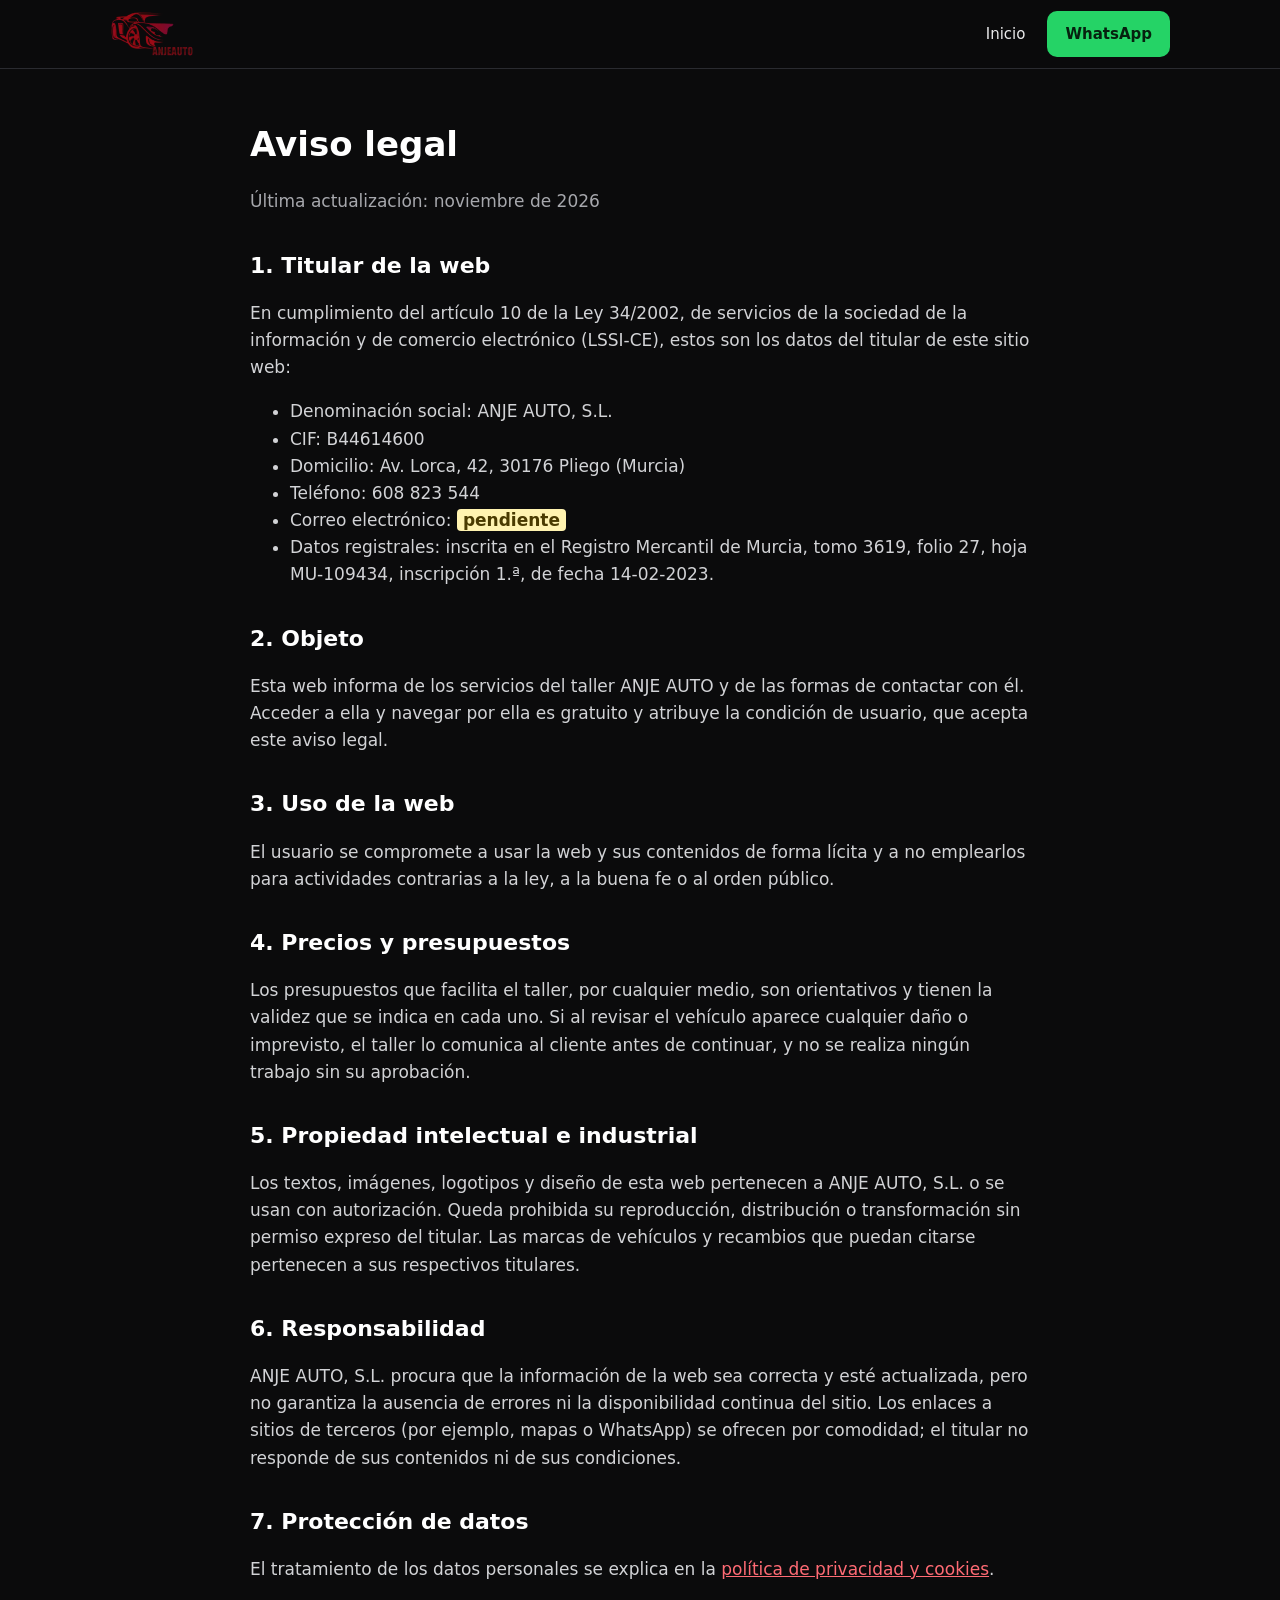
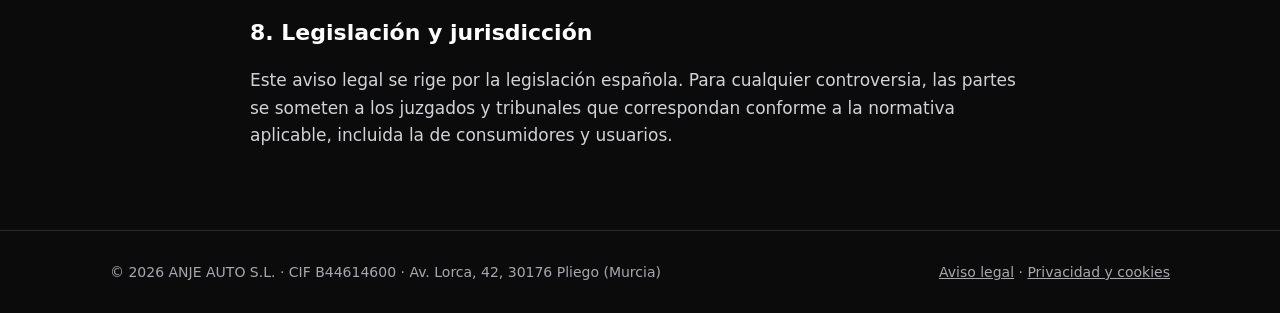
==== aviso-legal.html @ 09c1e83c "Web de ANJE AUTO: portada, aviso legal y privacidad (horario y correo pendientes)" ====
<!DOCTYPE html>
<html lang="es">
<head>
<meta charset="utf-8">
<meta name="viewport" content="width=device-width, initial-scale=1">
<title>Aviso legal · ANJE AUTO S.L.</title>
<meta name="robots" content="noindex, follow">
<link rel="icon" href="favicon.ico">
<link rel="stylesheet" href="style.css">
</head>
<body>
<header>
  <div class="wrap">
    <a class="marca" href="index.html" aria-label="ANJE AUTO, inicio"><picture><source srcset="img/logo-sm.webp" type="image/webp"><img src="img/logo-sm.jpg" alt="ANJE AUTO" width="280" height="153"></picture></a>
    <nav><a href="index.html">Inicio</a><a class="btn btn-wa" href="https://wa.me/34608823544">WhatsApp</a></nav>
  </div>
</header>
<main class="legal">
<h1>Aviso legal</h1>
<p class="fecha">Última actualización: noviembre de 2026</p>

<h2>1. Titular de la web</h2>
<p>En cumplimiento del artículo 10 de la Ley 34/2002, de servicios de la sociedad de la información y de comercio electrónico (LSSI-CE), estos son los datos del titular de este sitio web:</p>
<ul>
  <li>Denominación social: ANJE AUTO, S.L.</li>
  <li>CIF: B44614600</li>
  <li>Domicilio: Av. Lorca, 42, 30176 Pliego (Murcia)</li>
  <li>Teléfono: 608 823 544</li>
  <li>Correo electrónico: <span class="pendiente">pendiente</span></li>
  <li>Datos registrales: inscrita en el Registro Mercantil de Murcia, tomo 3619, folio 27, hoja MU-109434, inscripción 1.ª, de fecha 14-02-2023.</li>
</ul>

<h2>2. Objeto</h2>
<p>Esta web informa de los servicios del taller ANJE AUTO y de las formas de contactar con él. Acceder a ella y navegar por ella es gratuito y atribuye la condición de usuario, que acepta este aviso legal.</p>

<h2>3. Uso de la web</h2>
<p>El usuario se compromete a usar la web y sus contenidos de forma lícita y a no emplearlos para actividades contrarias a la ley, a la buena fe o al orden público.</p>

<h2>4. Precios y presupuestos</h2>
<p>Los presupuestos que facilita el taller, por cualquier medio, son orientativos y tienen la validez que se indica en cada uno. Si al revisar el vehículo aparece cualquier daño o imprevisto, el taller lo comunica al cliente antes de continuar, y no se realiza ningún trabajo sin su aprobación.</p>

<h2>5. Propiedad intelectual e industrial</h2>
<p>Los textos, imágenes, logotipos y diseño de esta web pertenecen a ANJE AUTO, S.L. o se usan con autorización. Queda prohibida su reproducción, distribución o transformación sin permiso expreso del titular. Las marcas de vehículos y recambios que puedan citarse pertenecen a sus respectivos titulares.</p>

<h2>6. Responsabilidad</h2>
<p>ANJE AUTO, S.L. procura que la información de la web sea correcta y esté actualizada, pero no garantiza la ausencia de errores ni la disponibilidad continua del sitio. Los enlaces a sitios de terceros (por ejemplo, mapas o WhatsApp) se ofrecen por comodidad; el titular no responde de sus contenidos ni de sus condiciones.</p>

<h2>7. Protección de datos</h2>
<p>El tratamiento de los datos personales se explica en la <a href="privacidad.html">política de privacidad y cookies</a>.</p>

<h2>8. Legislación y jurisdicción</h2>
<p>Este aviso legal se rige por la legislación española. Para cualquier controversia, las partes se someten a los juzgados y tribunales que correspondan conforme a la normativa aplicable, incluida la de consumidores y usuarios.</p>
</main>
<footer>
  <div class="wrap">
    <span>© 2026 ANJE AUTO S.L. · CIF B44614600 · Av. Lorca, 42, 30176 Pliego (Murcia)</span>
    <span><a href="aviso-legal.html">Aviso legal</a> · <a href="privacidad.html">Privacidad y cookies</a></span>
  </div>
</footer>
</body>
</html>
---- style.css ----
:root{--rojo:#c1121f;--rojo-osc:#8d0b16;--negro:#0b0b0c;--gris:#16171a;--texto:#e9e9ea;--suave:#a7a8ad;--borde:#2a2b30;--ok:#25d366}
*{box-sizing:border-box}
html{scroll-behavior:smooth}
body{margin:0;font-family:system-ui,-apple-system,"Segoe UI",Roboto,"Helvetica Neue",Arial,sans-serif;background:var(--negro);color:var(--texto);line-height:1.6;font-size:17px}
a{color:#ff6b74}
img{max-width:100%;height:auto;display:block}
.wrap{max-width:1100px;margin:0 auto;padding:0 20px}
header{position:sticky;top:0;z-index:10;background:rgba(11,11,12,.92);backdrop-filter:blur(6px);border-bottom:1px solid var(--borde)}
header .wrap{display:flex;align-items:center;justify-content:space-between;gap:16px;min-height:68px}
header .marca img{height:46px;width:auto}
nav{display:flex;align-items:center;gap:22px;font-size:15px}
nav a{color:var(--texto);text-decoration:none}
nav a:hover{color:#fff;text-decoration:underline}
.btn{display:inline-flex;align-items:center;gap:10px;padding:13px 22px;border-radius:10px;font-weight:700;text-decoration:none;border:2px solid transparent;font-size:16px}
.btn-wa{background:var(--ok);color:#06210f}
.btn-wa:hover{filter:brightness(1.07)}
.btn-tel{border-color:#fff;color:#fff}
.btn-tel:hover{background:#fff;color:#000}
.btn svg{width:20px;height:20px;flex:none}
nav .btn{padding:9px 16px;font-size:15px}
.hero{padding:64px 0 56px;background:radial-gradient(1000px 420px at 85% 10%,rgba(193,18,31,.28),transparent 60%),var(--negro)}
.hero .wrap{display:grid;grid-template-columns:1.1fr .9fr;gap:40px;align-items:center}
.hero h1{font-size:44px;line-height:1.12;margin:0 0 16px;color:#fff;letter-spacing:-.5px}
.hero h1 span{color:var(--rojo)}
.hero p{font-size:19px;color:var(--suave);margin:0 0 28px;max-width:34em}
.acciones{display:flex;flex-wrap:wrap;gap:14px}
.hero .logo-grande img{width:100%;max-width:520px;margin-left:auto}
section{padding:64px 0;border-top:1px solid var(--borde)}
h2{font-size:32px;margin:0 0 8px;color:#fff}
.intro{color:var(--suave);margin:0 0 32px}
.servicios{display:grid;grid-template-columns:repeat(auto-fit,minmax(230px,1fr));gap:18px}
.tarjeta{background:var(--gris);border:1px solid var(--borde);border-top:3px solid var(--rojo);border-radius:12px;padding:22px}
.tarjeta h3{margin:0 0 10px;font-size:19px;color:#fff}
.tarjeta ul{margin:0;padding-left:18px;color:var(--suave);font-size:15.5px}
.pasos{display:grid;grid-template-columns:repeat(3,1fr);gap:18px;counter-reset:paso}
.paso{background:var(--gris);border:1px solid var(--borde);border-radius:12px;padding:22px 22px 22px 70px;position:relative}
.paso::before{counter-increment:paso;content:counter(paso);position:absolute;left:20px;top:20px;width:34px;height:34px;border-radius:50%;background:var(--rojo);color:#fff;font-weight:800;display:grid;place-items:center}
.paso h3{margin:0 0 6px;font-size:18px;color:#fff}
.paso p{margin:0;color:var(--suave);font-size:15.5px}
.dos{display:grid;grid-template-columns:1fr 1fr;gap:28px}
.caja{background:var(--gris);border:1px solid var(--borde);border-radius:12px;padding:26px}
.caja h3{margin:0 0 12px;color:#fff}
table.horario{width:100%;border-collapse:collapse}
table.horario td{padding:8px 0;border-bottom:1px solid var(--borde)}
table.horario td:last-child{text-align:right;color:#fff}
address{font-style:normal;font-size:18px;color:#fff;margin-bottom:16px}
.pendiente{background:#fff3b0;color:#4a3b00;padding:1px 6px;border-radius:4px;font-weight:700}
footer{border-top:1px solid var(--borde);padding:30px 0;color:var(--suave);font-size:14px}
footer .wrap{display:flex;flex-wrap:wrap;justify-content:space-between;gap:12px}
footer a{color:var(--suave)}
.legal{max-width:820px;padding:48px 20px 64px;margin:0 auto}
.legal h1{color:#fff;font-size:34px;margin:0 0 6px}
.legal h2{font-size:22px;margin:32px 0 8px}
.legal p,.legal li{color:#d2d3d6}
.legal .fecha{color:var(--suave);margin-bottom:28px}
.wa-flotante{position:fixed;right:18px;bottom:18px;width:58px;height:58px;border-radius:50%;background:var(--ok);display:grid;place-items:center;box-shadow:0 6px 20px rgba(0,0,0,.45);z-index:20}
.wa-flotante svg{width:30px;height:30px}
@media (max-width:860px){
  nav a:not(.btn){display:none}
  .hero{padding:40px 0}
  .hero .wrap{grid-template-columns:1fr}
  .hero .logo-grande{order:-1}
  .hero .logo-grande img{max-width:340px;margin:0 auto}
  .hero h1{font-size:33px}
  .pasos,.dos{grid-template-columns:1fr}
  section{padding:48px 0}
}
/* el logo tiene fondo negro: se funde con el fondo oscuro */
.marca img,.logo-grande img{mix-blend-mode:lighten}
@media (min-width:1000px){.servicios{grid-template-columns:repeat(5,1fr)}}
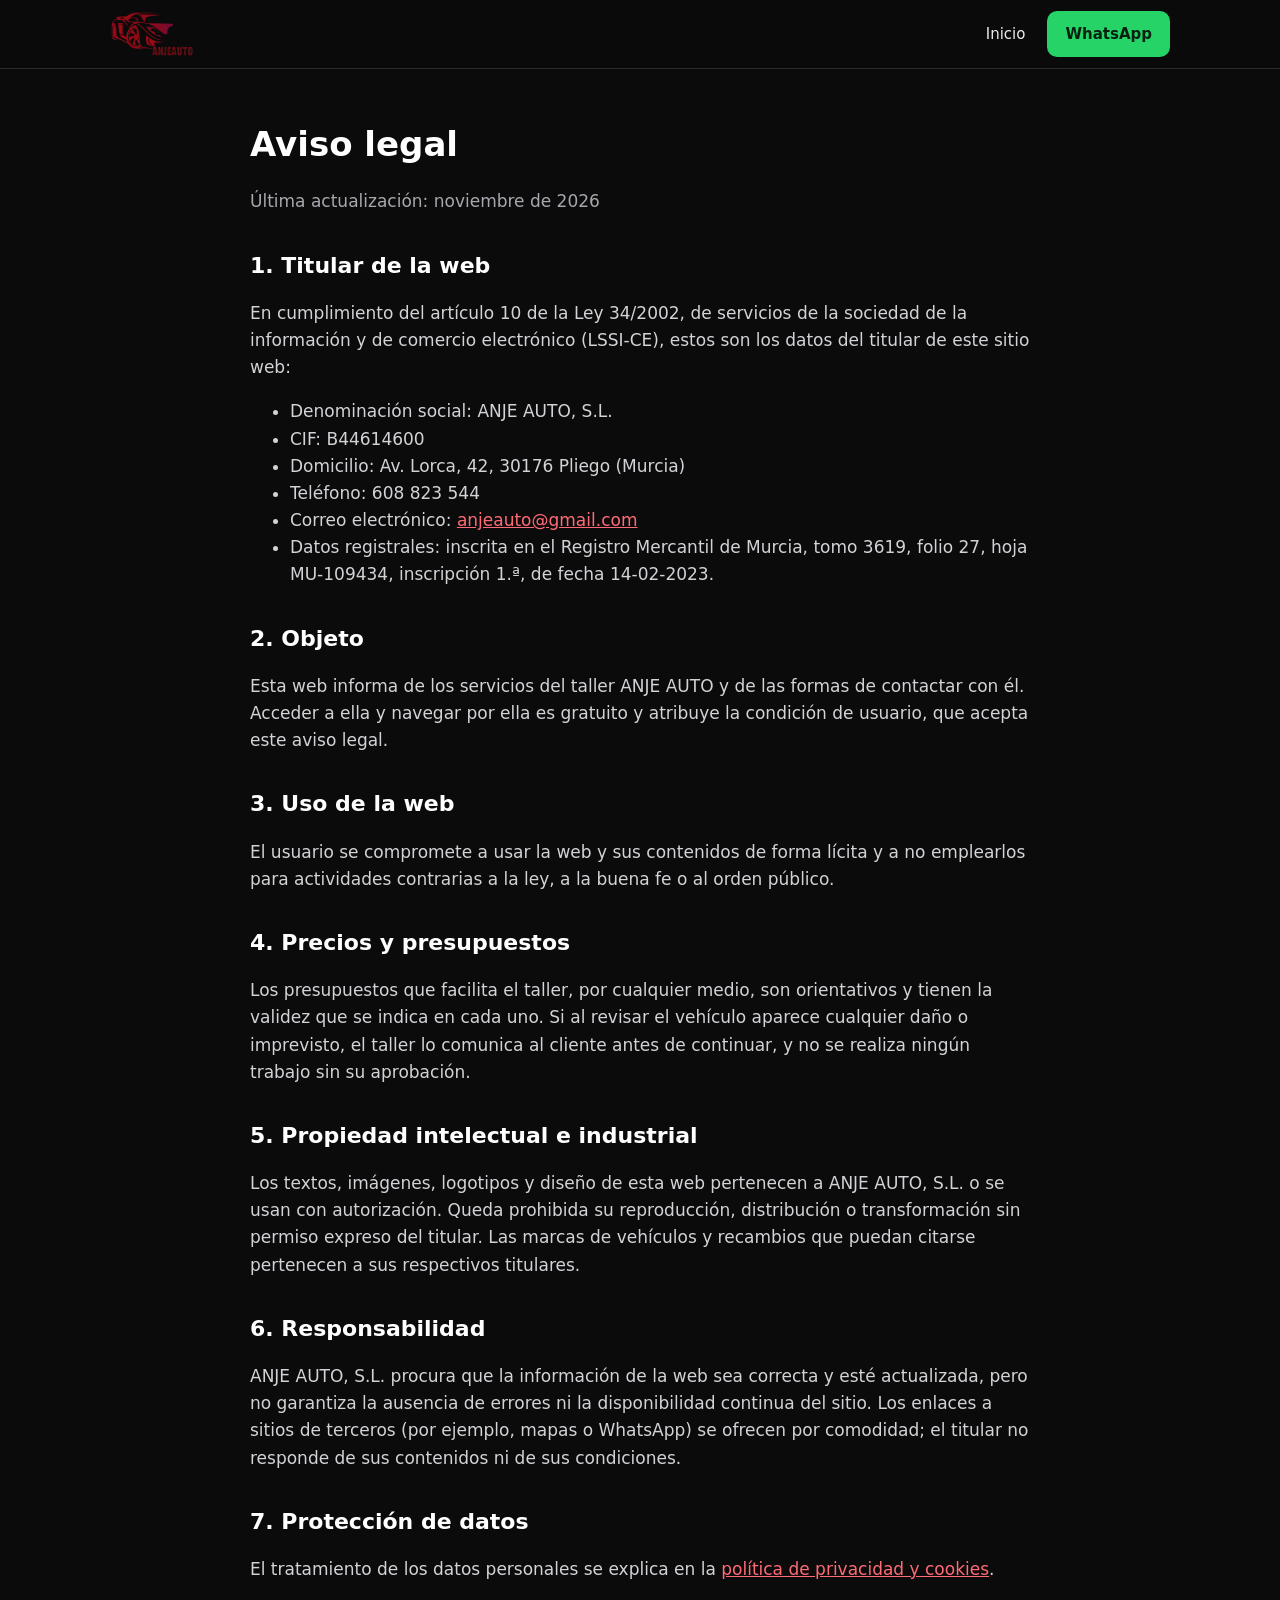
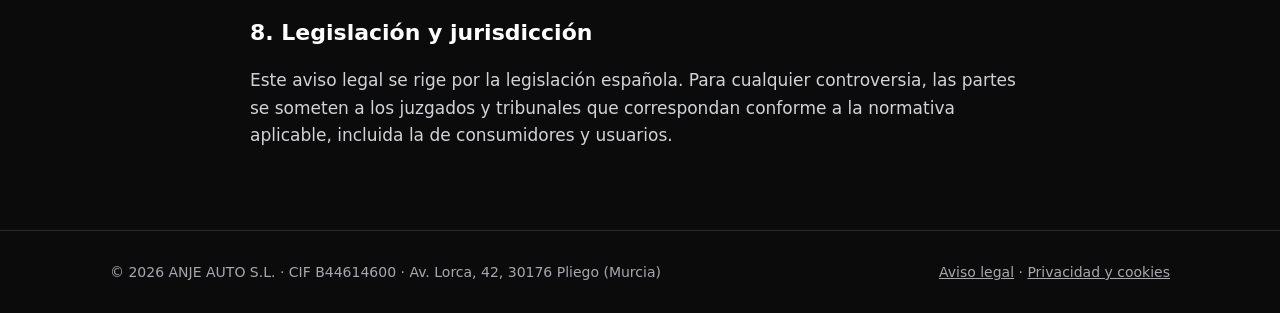
==== commit 1ba1d644: "Horario, correo y WhatsApp confirmados por el taller" ====
--- a/aviso-legal.html
+++ b/aviso-legal.html
@@ -26,7 +26,7 @@
   <li>CIF: B44614600</li>
   <li>Domicilio: Av. Lorca, 42, 30176 Pliego (Murcia)</li>
   <li>Teléfono: 608 823 544</li>
-  <li>Correo electrónico: <span class="pendiente">pendiente</span></li>
+  <li>Correo electrónico: <a href="mailto:anjeauto@gmail.com">anjeauto@gmail.com</a></li>
   <li>Datos registrales: inscrita en el Registro Mercantil de Murcia, tomo 3619, folio 27, hoja MU-109434, inscripción 1.ª, de fecha 14-02-2023.</li>
 </ul>
 
--- a/style.css
+++ b/style.css
@@ -68,3 +68,5 @@
 /* el logo tiene fondo negro: se funde con el fondo oscuro */
 .marca img,.logo-grande img{mix-blend-mode:lighten}
 @media (min-width:1000px){.servicios{grid-template-columns:repeat(5,1fr)}}
+table.horario td:last-child{white-space:nowrap;padding-left:12px}
+a[href^="tel:"],a[href^="mailto:"]{white-space:nowrap}
